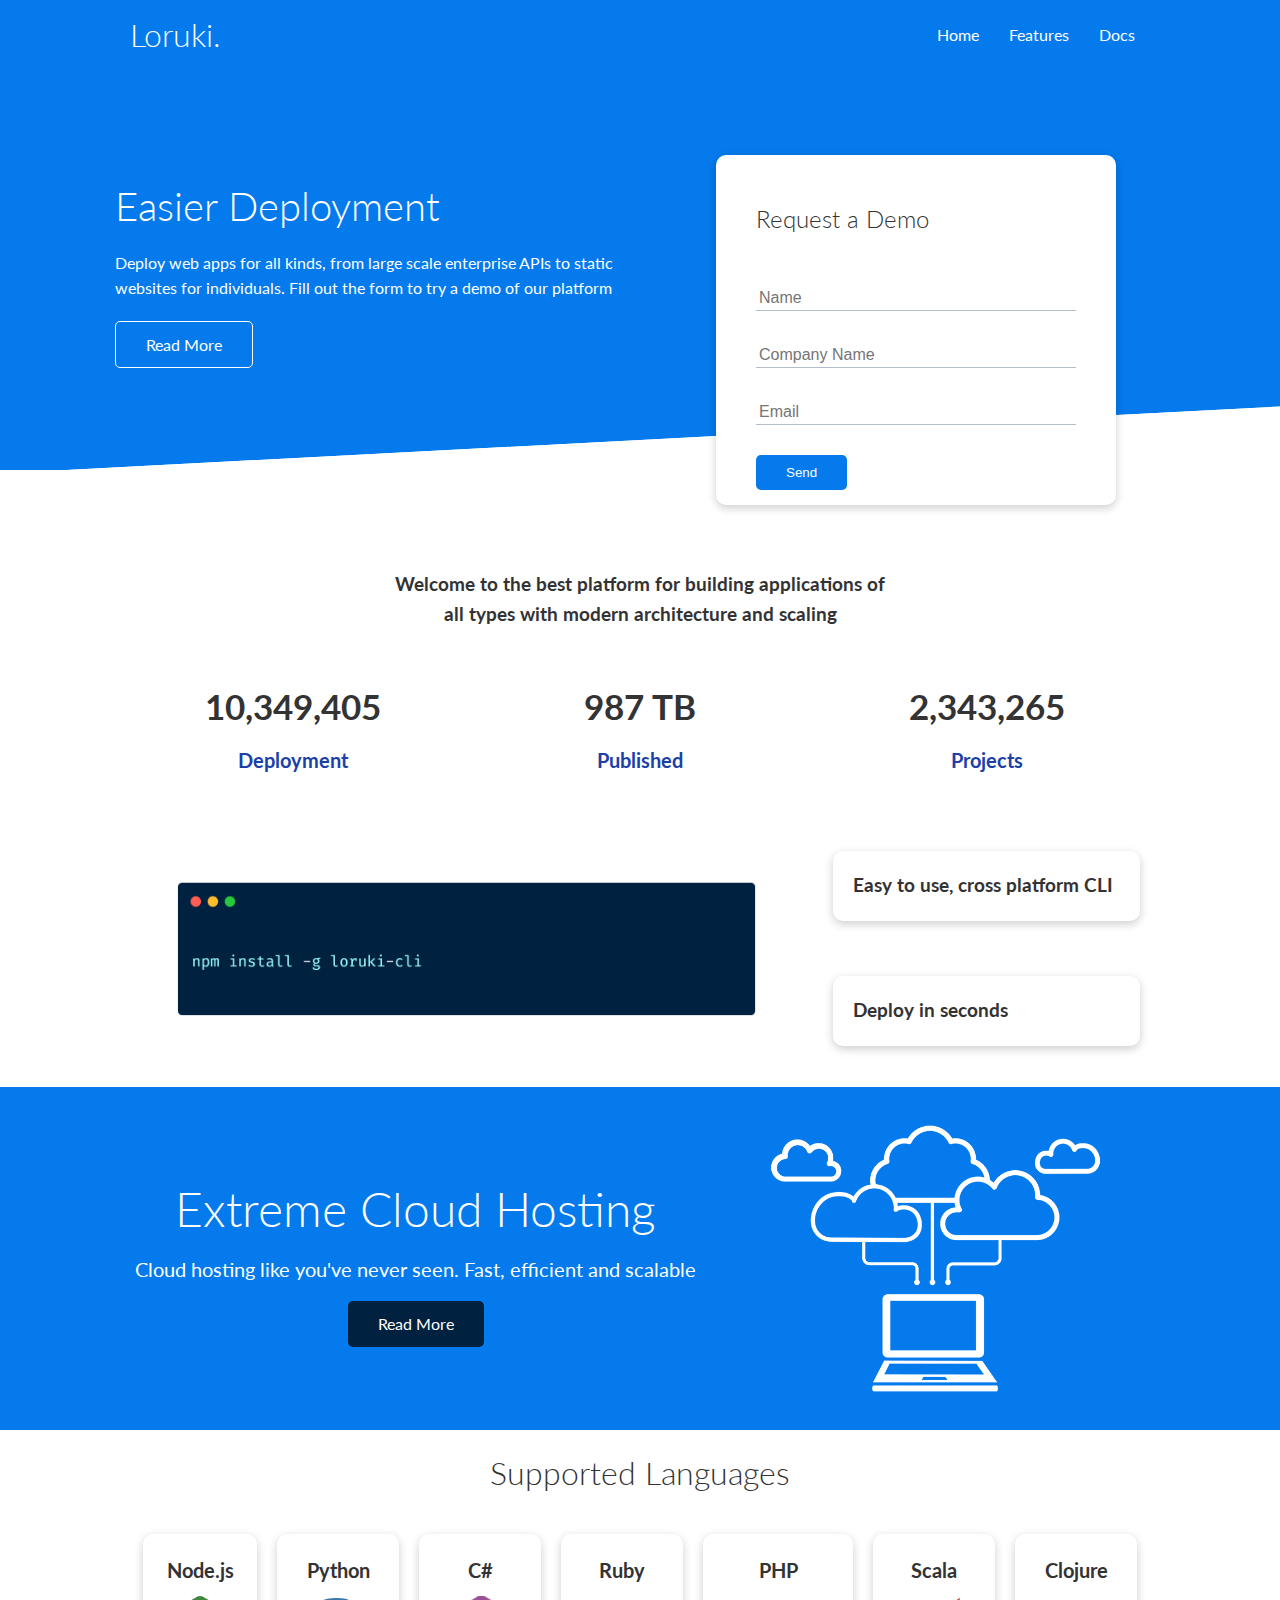
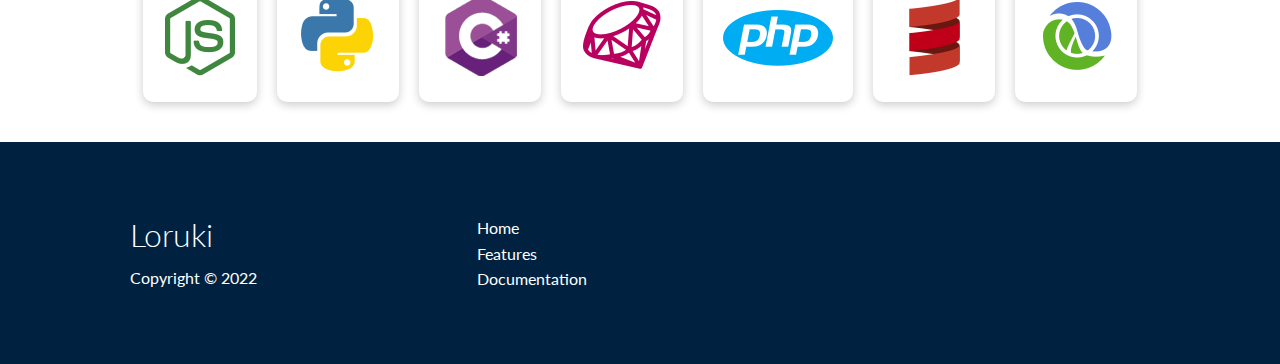
==== index.html @ b4496215 "Initial Commit" ====
<!DOCTYPE html>
<html lang="en">

<head>
    <meta charset="UTF-8">
    <meta http-equiv="X-UA-Compatible" content="IE=edge">
    <meta name="viewport" content="width=device-width, initial-scale=1.0">
    <link rel="stylesheet" href="https://cdnjs.cloudflare.com/ajax/libs/font-awesome/6.1.2/css/all.min.css"
        integrity="sha512-1sCRPdkRXhBV2PBLUdRb4tMg1w2YPf37qatUFeS7zlBy7jJI8Lf4VHwWfZZfpXtYSLy85pkm9GaYVYMfw5BC1A=="
        crossorigin="anonymous" referrerpolicy="no-referrer" />
    <link rel="stylesheet" href="css/utilities.css">
    <link rel="stylesheet" href="css/style.css">
    <title>Loruki | Cloud Hostinf For Everyone</title>
</head>

<body>
    <!-- Navbar -->
    <div class="navbar">
        <div class="container flex">
            <h1 class="logo">Loruki.</h1>
            <nav>
                <ul>
                    <li><a href="index.html">Home</a></li>
                    <li><a href="features.html">Features</a></li>
                    <li><a href="docs.html">Docs</a></li>
                </ul>
            </nav>
        </div>
    </div>

    <!-- Showcase -->
    <section class="showcase">
        <div class="container grid">
            <div class="showcase-text">
                <h1>Easier Deployment</h1>
                <p>Deploy web apps for all kinds, from large scale enterprise APIs to static
                    websites for individuals. Fill out the form to try a demo of our platform
                </p>
                <a href="features.html" class="btn btn-outline">Read More</a>
            </div>

            <div class="showcase-form card">
                <h2>Request a Demo</h2>
                <form action="contact" method="POST" netlify-honeypot="bot-field" data-netlify="true">
                    <input type="hidden" name="form-name" value="contact">
                    <p class="hidden">
                        <label>
                            Don’t fill this out if you’re human: <input name="bot-field" />
                        </label>
                    </p>
                    <div class="form-control">
                        <input type="text" name="name" placeholder="Name" required>
                    </div>
                    <div class="form-control">
                        <input type="text" name="company" placeholder="Company Name" required>
                    </div>
                    <div class="form-control">
                        <input type="email" name="email" placeholder="Email" required>
                    </div>
                    <input type="submit" value="Send" class="btn btn-primary">
                </form>
            </div>
        </div>
    </section>

    <!-- Stats -->
    <section class="stats">
        <div class="container">
            <h3 class="stats-heading text-center my-1">
                Welcome to the best platform for building applications of all
                types with modern architecture and scaling
            </h3>

            <div class="grid grid-3 text-center my-4">
                <div>
                    <i class="fas fa-server fa-3x"></i>
                    <h3>10,349,405</h3>
                    <p class="text-secondary">Deployment</p>
                </div>
                <div>
                    <i class="fas fa-upload fa-3x"></i>
                    <h3>987 TB</h3>
                    <p class="text-secondary">Published</p>
                </div>
                <div>
                    <i class="fas fa-project-diagram fa-3x"></i>
                    <h3>2,343,265</h3>
                    <p class="text-secondary">Projects</p>
                </div>
            </div>
        </div>
    </section>
    
    <!-- Cli -->
    <section class="cli">
        <div class="container grid">
            <img src="images/cli.png" alt="">
            <div class="card">
                <h3>Easy to use, cross platform CLI</h3>
            </div>
            <div class="card">
                <h3>Deploy in seconds</h3>
            </div>
        </div>
    </section>

    <!-- Cloud -->
    <section class="cloud bg-primary my-2 py-2">
        <div class="container grid">
            <div class="text-center">
                <h2 class="lg">Extreme Cloud Hosting</h2>
                <p class="lead my-1">Cloud hosting like you've never seen.
                    Fast, efficient and scalable</p>
                <a href="features.html" class="btn btn-dark">Read More</a>
            </div>
            <img src="images/cloud.png" alt="">
        </div>
    </section>

    <!-- Languages -->
    <section class="languages">
        <h2 class="md text-center my-2">
            Supported Languages
        </h2>
        <div class="container flex">
            <div class="card">
                <h4>Node.js</h4>
                <img src="images/logos/node.png" alt="">
            </div>
            <div class="card">
                <h4>Python</h4>
                <img src="images/logos/python.png" alt="">
            </div>
            <div class="card">
                <h4>C#</h4>
                <img src="images/logos/csharp.png" alt="">
            </div>
            <div class="card">
                <h4>Ruby</h4>
                <img src="images/logos/ruby.png" alt="">
            </div>
            <div class="card">
                <h4>PHP</h4>
                <img src="images/logos/php.png" alt="">
            </div>
            <div class="card">
                <h4>Scala</h4>
                <img src="images/logos/scala.png" alt="">
            </div>
            <div class="card">
                <h4>Clojure</h4>
                <img src="images/logos/clojure.png" alt="">
            </div>
        </div>
    </section>

    <!-- Footer -->
    <footer class="footer bg-dark py-5">
        <div class="container grid grid-3">
            <div>
                <h1>Loruki</h1>
                <p>Copyright &copy; 2022</p>
            </div>
            <nav>
                <ul>
                    <li><a href="index.html">Home</a></li>
                    <li><a href="features.html">Features</a></li>
                    <li><a href="docs.html">Documentation</a></li>
                </ul>
            </nav>
            <div class="social">
                <a href="#"><i class="fab fa-github fa-2x"></i></a>
                <a href="#"><i class="fab fa-facebook fa-2x"></i></a>
                <a href="#"><i class="fab fa-instagram fa-2x"></i></a>
                <a href="#"><i class="fab fa-twitter fa-2x"></i></a>
            </div>
        </div>
    </footer>
</body>

</html>
---- css/utilities.css ----
/* Utilities */
.container {
    max-width: 1100px;
    margin: 0 auto;
    overflow: auto;
    padding: 0 40px;
}

.card {
    background-color: #fff;
    border-radius: 10px;
    box-shadow: 0 3px 10px rgba(0, 0, 0, 0.2);
    padding: 20px;
    margin: 10px;
    color: #333
}

.btn {
    display: inline-block;
    padding: 10px 30px;
    cursor: pointer;
    background: var(--primary-color);
    color: #fff;
    border: none;
    border-radius: 5px;
}

.btn-outline {
    background-color: transparent;
    border: 1px #fff solid;
}

.btn:hover {
    transform: scale(0.98);
}

/* Backgrounds & colored buttons */
.bg-primary, .btn-primary {
    background-color: var(--primary-color);
    color: #fff;
}

.bg-secondary, .btn-secondary {
    background-color: var(--secondary-color);
    color: #fff;
}

.bg-dark, .btn-dark {
    background-color: var(--dark-color);
    color: #fff;
}

.bg-light, .btn-light {
    background-color: var(--light-color);
    color: #333;
}

.bg-primary a,
.btn-primary a,
.bg-secondary a,
.btn-secondary a,
.bg-dark a,
.btn-dark a {
    color: #fff;
}

/* Text colors */
.text-primary {
    color: var(--primary-color);
}

.text-secondary{
    color: var(--secondary-color);
}

.text-dark{
    color: var(--dark-color);
}

.text-light {
    color: var(--light-color);
}

/* Text sizes */
.lead {
    font-size: 20px;
}

.sm {
    font-size: 1rem;
}

.md {
    font-size: 2rem;
}

.lg {
    font-size: 3rem;
}

.xl {
    font-size: 4rem;
}

.text-center {
    text-align: center;
}

/* Alert */
.alert {
    background-color: var(--light-color);
    padding: 10px 20px;
    font-weight: bold;
    margin: 15px 0;
}

.alert i {
    margin-right: 10px;
}

.alert-success {
    background-color: var(--success-color);
    color: #fff;
}

.alert-error {
    background-color: var(--error-color);
    color: #fff;
}

.flex {
    display: flex;
    justify-content: center;
    align-items: center;
    height: 100%;
}

.grid {
    display: grid;
    grid-template-columns: repeat(2, 1fr);
    gap: 20px;
    justify-content: center;
    align-items: center;
    height: 100%;
}

.grid-3 {
    grid-template-columns: repeat(3, 1fr);
}

/* Margin */
.my-1 {
    margin: 1rem 0;
}

.my-2 {
    margin: 1.5rem 0;
}

.my-3 {
    margin: 2rem 0;
}

.my-4 {
    margin: 3rem 0;
}

.my-5 {
    margin: 4rem 0;
}


.m-1 {
    margin: 1rem;
}

.m-2 {
    margin: 1.5rem;
}

.m-3 {
    margin: 2rem;
}

.m-4 {
    margin: 3rem;
}

.m-5 {
    margin: 4rem;
}

/* Padding */
.py-1 {
    padding: 1rem 0;
}

.py-2 {
    padding: 1.5rem 0;
}

.py-3 {
    padding: 2rem 0;
}

.py-4 {
    padding: 3rem 0;
}

.py-5 {
    padding: 4rem 0;
}


.p-1 {
    padding: 1rem;
}

.p-2 {
    padding: 1.5rem;
}

.p-3 {
    padding: 2rem;
}

.p-4 {
    padding: 3rem;
}

.p-5 {
    padding: 4rem;
}
---- css/style.css ----
@import url('https://fonts.googleapis.com/css2?family=Lato:wght@300&display=swap');

:root {
    --primary-color: #047aed;
    --secondary-color: #1c3fa8;
    --dark-color: #002240;
    --light-color: #f4f4f4;
    --success-color: #5cb85c;
    --error-color: #d9534f;
}

* {
    box-sizing: border-box;
    padding: 0;
    margin: 0;
}

body {
    font-family: 'Lato', sans-serif;
    color: #333;
    line-height: 1.6;
}

ul {
   list-style-type: none; 
}

a {
    text-decoration: none;
}

h1,
h2 {
    font-weight: 300;
    line-height: 1.2;
    margin: 10px 0;
}

p {
    margin: 10px 0;
}

img {
    width: 100%;
}

code, pre {
    background:  #333;
    color: #fff;
    padding: 10px;
}

.hidden {
    visibility: hidden;
    height: 0;
}
/* Navbar */

.navbar {
    background-color: var(--primary-color);
    color: #fff;
    height: 70px;
}

.navbar ul {
    display: flex;
}

.navbar a {
    color: #fff;
    padding: 10px;
    margin: 0 5px;
}

.navbar a:hover {
    border-bottom: 2px #fff solid;
}

.navbar .flex{
    justify-content: space-between;
}

/* Showcase */
.showcase {
    height: 400px;
    background-color: var(--primary-color);
    color: #fff;
    position: relative;
}

.showcase h1 {
    font-size: 40px;
}

.showcase p{
    margin: 20px 0;
}

.showcase .grid {
    overflow: visible;
    grid-template-columns: 55% 45%;
    gap: 30px;
}

 .showcase-text {
     animation: slideInFromLeft 1s ease-in;
 }

.showcase-form {
    position: relative;
    top: 60px;
    height: 350px;
    width: 400px;
    padding: 40px;
    z-index: 100;
    animation: slideInFromRight 1s ease-in;
}

.showcase-form .form-control {
    margin: 30px 0;
}

.showcase-form input[type='text'], 
.showcase-form input[type='email']{
    border: 0;
    border-bottom: 1px solid #b4becb;
    width: 100%;
    padding: 3px;
    font-size: 16px; 
}

.showcase-form input:focus {
    outline: none;
}

.showcase::before,
.showcase::after {
    content: '';
    position: absolute;
    height: 100px;
    bottom: -70px;
    right: 0;
    left: 0;
    background: #fff;
    transform: skewY(-3deg);
    -webkit-transform: skewY(-3deg);
    -moz-transform: skewY(-3deg);
    -ms-transform: skewY(-3deg);
}

/* Stats */
.stats {
    padding-top: 100px;
    animation: slideInFromBottom 1s ease-in;
}

.stats-heading {
    max-width: 500px;
    margin: auto;
}

.stats .grid h3 {
    font-size: 35px;
}

.stats .grid p {
    font-size: 20px;
    font-weight: bold;
}

/* Cli */
.cli .grid {
    grid-template-columns: repeat(3, 1fr);
    grid-template-rows: repeat(2, 1fr);
}

.cli .grid > *:first-child {
    grid-column: 1 / span 2;
    grid-row: 1 / span 2;
}

/* Cloud */
.cloud .grid {
    grid-template-columns: 4fr 3fr;
}

/* Languages */

.languages .flex{
   flex-wrap: wrap; 
}

.languages .card{
    text-align: center;
    margin: 18px 10px 40px; 
    transition: transform 0.2s ease-in;
}

.languages .card h4 {
    font-size: 20px;
    margin-bottom: 10px;
}

.languages .card:hover {
    transform: translateY(-15px);
}

/* Docs */
.docs-main h3 {
    margin: 20px 0;
}

.docs-main .grid {
    grid-template-columns: 1fr 2fr;
    align-items: flex-start;
}

.docs-main nav li {
    font-size: 17px;
    padding-bottom: 5px;
    margin-bottom: 5px;
    border-bottom: 1px #ccc solid;
}

.docs-main a:hover {
    font-weight: bold;
}

/* Features */
.features-head img, 
.docs-head img {
    width: 200px;
    justify-self: flex-end;
}

.features-sub-head img {
    width: 300px;
    justify-self: flex-end;
}

.features-main .card > i {
    margin-right: 20px;
}

.features-main .grid {
    padding: 30px;
}

.features-main .grid > *:first-child {
    grid-column: 1 / span 3;
}

.features-main .grid>*:nth-child(2) {
    grid-column: 1 / span 2;
}

/* Footer */
.footer .social a {
    margin: 0 10px;
}

/* Animations */
@keyframes slideInFromLeft {
    0% {
        transform: translateX(-100%);
    }

    100% {
        transform: translateX(0);
    }
}

@keyframes slideInFromRight {
    0% {
        transform: translateX(100%);
    }

    100% {
        transform: translateX(0);
    }
}

@keyframes slideInFromTop {
    0% {
        transform: translateY(-100%);
    }

    100% {
        transform: translateX(0);
    }
}

@keyframes slideInFromBottom {
    0% {
        transform: translateY(100%);
    }

    100% {
        transform: translateX(0);
    }
}

/* Tablets and under */
@media(max-width: 768px){
    .grid,
    .showcase .grid,
    .stats .grid,
    .cli .grid,
    .cloud .grid,
    .features-main .grid,
    .docs-main .grid {
        grid-template-columns: 1fr;
        grid-template-rows: 1fr;
    }

    .showcase {
        height: auto;
    }

    .showcase-text {
        text-align: center;
        margin-top: 40px;
        animation: slideInFromTop 1s ease-in;
    }

    .showcase-form {
        justify-self: center;
        margin: auto;
        animation: slideInFromBottom 1s ease-in;
    }

        .cli .grid>*:first-child {
            grid-column: 1;
            grid-row: 1;
        }

    .features-head, 
    .features-sub-head,
    .docs-head {
        text-align: center;
    }

    .features-head img, 
    .features-sub-head img,
    .docs-head img {
        justify-self: center;
    }

    .features-main .grid > *:first-child,
    .features-main .grid > *:nth-child(2) {
        grid-column: 1;
    }

}


/* Mobile */
@media(max-width: 500px){
    .navbar {
        height: 110px;
    }

    .navbar .flex {
        flex-direction: column;
    }

    .navbar ul {
        padding: 10px;
        background-color: rgba(0, 0, 0, 0.1);
    }
}
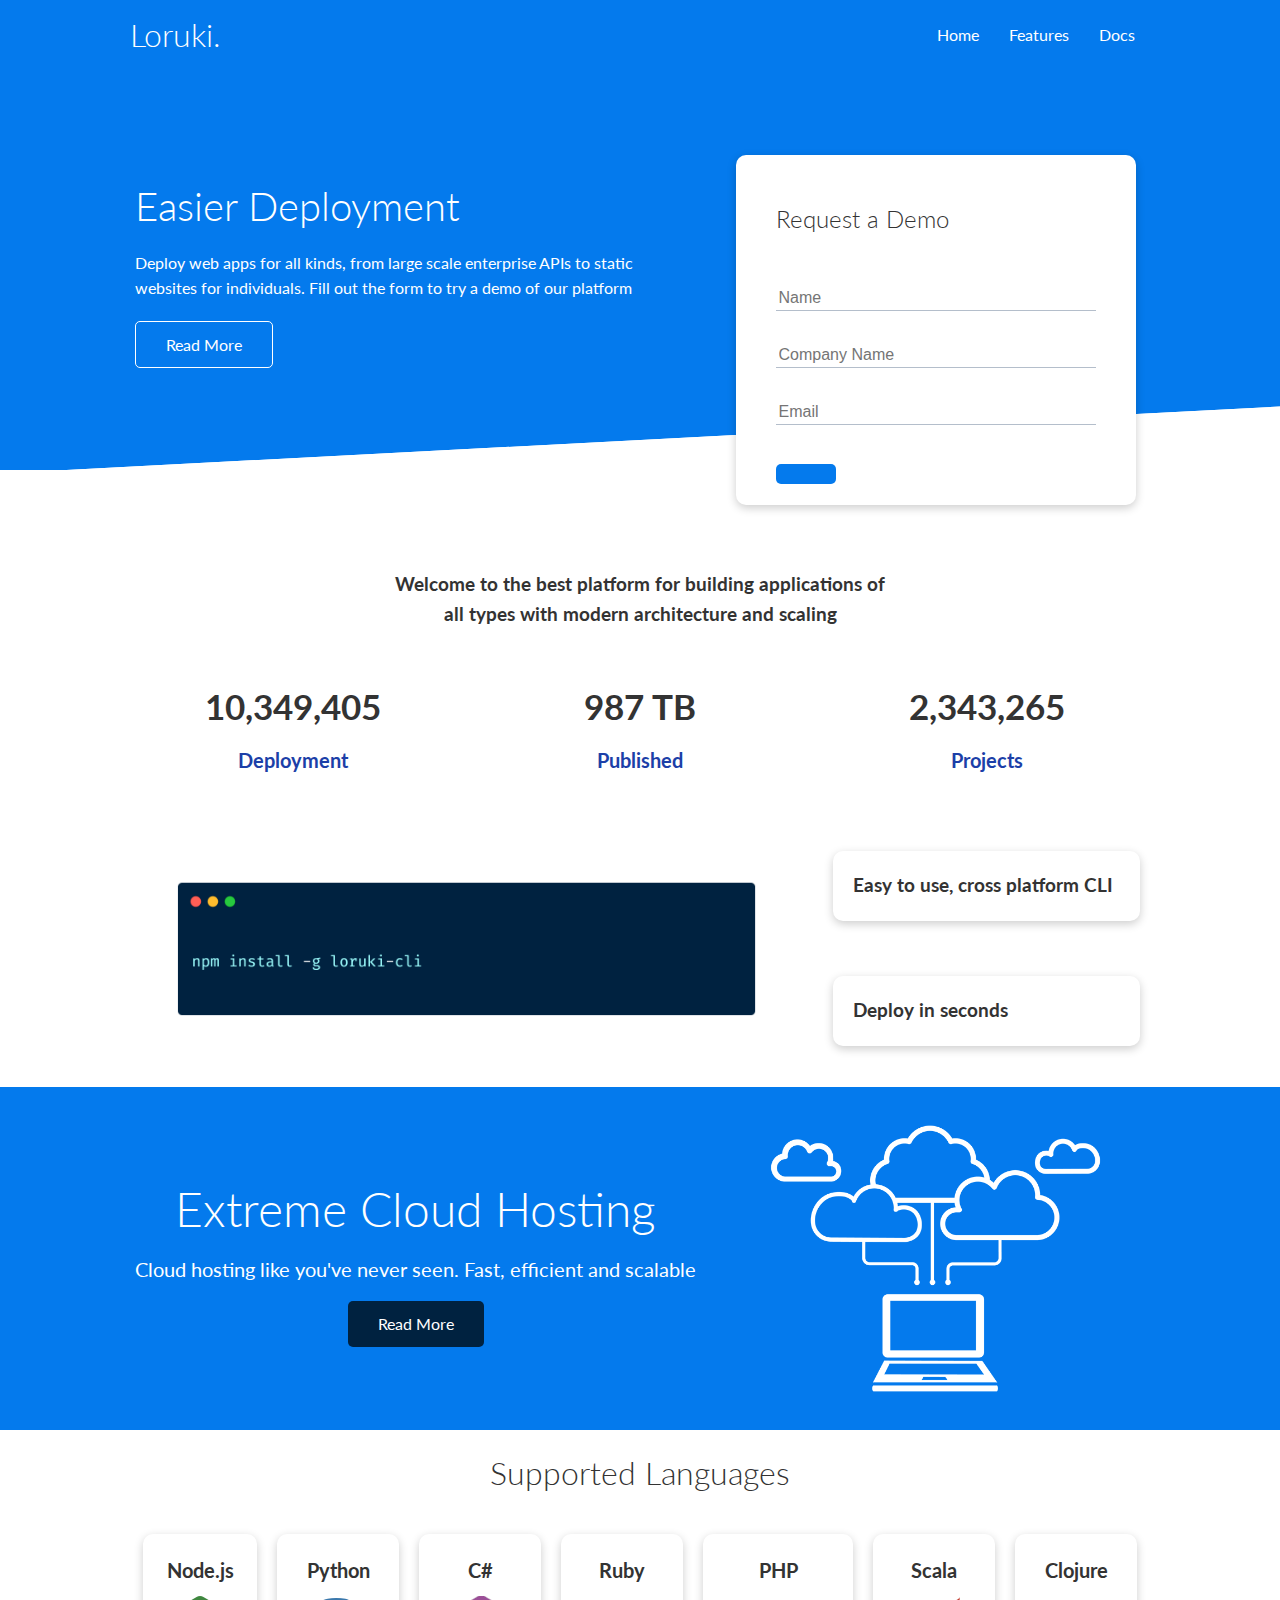
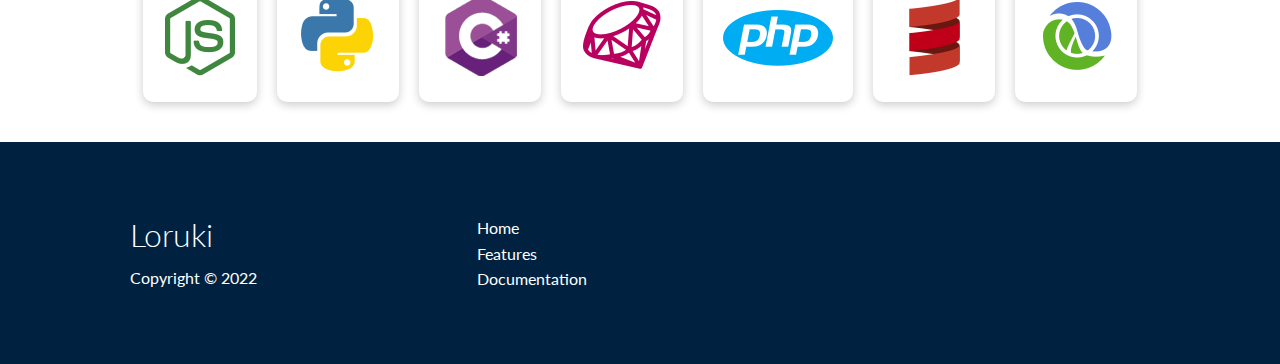
==== commit 4c01fe83: "Initial Commit" ====
--- a/index.html
+++ b/index.html
@@ -57,7 +57,7 @@
                     <div class="form-control">
                         <input type="email" name="email" placeholder="Email" required>
                     </div>
-                    <input type="submit" value="Send" class="btn btn-primary">
+                    <button type="submit" value="Send" class="btn btn-primary">
                 </form>
             </div>
         </div>
--- a/css/style.css
+++ b/css/style.css
@@ -22,11 +22,12 @@
 }
 
 ul {
-   list-style-type: none; 
+    list-style-type: none;
 }
 
 a {
     text-decoration: none;
+    color: #333;
 }
 
 h1,
@@ -44,8 +45,9 @@
     width: 100%;
 }
 
-code, pre {
-    background:  #333;
+code,
+pre {
+    background: #333;
     color: #fff;
     padding: 10px;
 }
@@ -54,8 +56,8 @@
     visibility: hidden;
     height: 0;
 }
+
 /* Navbar */
-
 .navbar {
     background-color: var(--primary-color);
     color: #fff;
@@ -76,7 +78,7 @@
     border-bottom: 2px #fff solid;
 }
 
-.navbar .flex{
+.navbar .flex {
     justify-content: space-between;
 }
 
@@ -92,19 +94,19 @@
     font-size: 40px;
 }
 
-.showcase p{
+.showcase p {
     margin: 20px 0;
 }
 
 .showcase .grid {
     overflow: visible;
-    grid-template-columns: 55% 45%;
+    grid-template-columns: 55% auto;
     gap: 30px;
 }
 
- .showcase-text {
-     animation: slideInFromLeft 1s ease-in;
- }
+.showcase-text {
+    animation: slideInFromLeft 1s ease-in;
+}
 
 .showcase-form {
     position: relative;
@@ -113,6 +115,7 @@
     width: 400px;
     padding: 40px;
     z-index: 100;
+    justify-self: flex-end;
     animation: slideInFromRight 1s ease-in;
 }
 
@@ -120,13 +123,13 @@
     margin: 30px 0;
 }
 
-.showcase-form input[type='text'], 
-.showcase-form input[type='email']{
+.showcase-form input[type='text'],
+.showcase-form input[type='email'] {
     border: 0;
     border-bottom: 1px solid #b4becb;
     width: 100%;
     padding: 3px;
-    font-size: 16px; 
+    font-size: 16px;
 }
 
 .showcase-form input:focus {
@@ -174,7 +177,7 @@
     grid-template-rows: repeat(2, 1fr);
 }
 
-.cli .grid > *:first-child {
+.cli .grid>*:first-child {
     grid-column: 1 / span 2;
     grid-row: 1 / span 2;
 }
@@ -186,13 +189,13 @@
 
 /* Languages */
 
-.languages .flex{
-   flex-wrap: wrap; 
-}
-
-.languages .card{
+.languages .flex {
+    flex-wrap: wrap;
+}
+
+.languages .card {
     text-align: center;
-    margin: 18px 10px 40px; 
+    margin: 18px 10px 40px;
     transition: transform 0.2s ease-in;
 }
 
@@ -203,6 +206,34 @@
 
 .languages .card:hover {
     transform: translateY(-15px);
+}
+
+/* Features */
+.features-head img,
+.docs-head img {
+    width: 200px;
+    justify-self: flex-end;
+}
+
+.features-sub-head img {
+    width: 300px;
+    justify-self: flex-end;
+}
+
+.features-main .card>i {
+    margin-right: 20px;
+}
+
+.features-main .grid {
+    padding: 30px;
+}
+
+.features-main .grid>*:first-child {
+    grid-column: 1 / span 3;
+}
+
+.features-main .grid>*:nth-child(2) {
+    grid-column: 1 / span 2;
 }
 
 /* Docs */
@@ -226,37 +257,25 @@
     font-weight: bold;
 }
 
-/* Features */
-.features-head img, 
-.docs-head img {
-    width: 200px;
-    justify-self: flex-end;
-}
-
-.features-sub-head img {
-    width: 300px;
-    justify-self: flex-end;
-}
-
-.features-main .card > i {
-    margin-right: 20px;
-}
-
-.features-main .grid {
-    padding: 30px;
-}
-
-.features-main .grid > *:first-child {
-    grid-column: 1 / span 3;
-}
-
-.features-main .grid>*:nth-child(2) {
-    grid-column: 1 / span 2;
-}
-
 /* Footer */
 .footer .social a {
     margin: 0 10px;
+}
+
+.fa-github:hover {
+    color: #000000;
+}
+
+.fa-facebook:hover {
+    color: #1773EA;
+}
+
+.fa-instagram:hover {
+    color: #B32E87;
+}
+
+.fa-twitter:hover {
+    color: #1C9CEA;
 }
 
 /* Animations */
@@ -301,7 +320,8 @@
 }
 
 /* Tablets and under */
-@media(max-width: 768px){
+@media (max-width: 768px) {
+
     .grid,
     .showcase .grid,
     .stats .grid,
@@ -329,33 +349,31 @@
         animation: slideInFromBottom 1s ease-in;
     }
 
-        .cli .grid>*:first-child {
-            grid-column: 1;
-            grid-row: 1;
-        }
-
-    .features-head, 
+    .cli .grid>*:first-child {
+        grid-column: 1;
+        grid-row: 1;
+    }
+
+    .features-head,
     .features-sub-head,
     .docs-head {
         text-align: center;
     }
 
-    .features-head img, 
+    .features-head img,
     .features-sub-head img,
     .docs-head img {
         justify-self: center;
     }
 
-    .features-main .grid > *:first-child,
-    .features-main .grid > *:nth-child(2) {
+    .features-main .grid>*:first-child,
+    .features-main .grid>*:nth-child(2) {
         grid-column: 1;
     }
-
-}
-
+}
 
 /* Mobile */
-@media(max-width: 500px){
+@media (max-width: 500px) {
     .navbar {
         height: 110px;
     }
@@ -368,4 +386,8 @@
         padding: 10px;
         background-color: rgba(0, 0, 0, 0.1);
     }
+
+    .showcase-form {
+        width: 300px;
+    }
 }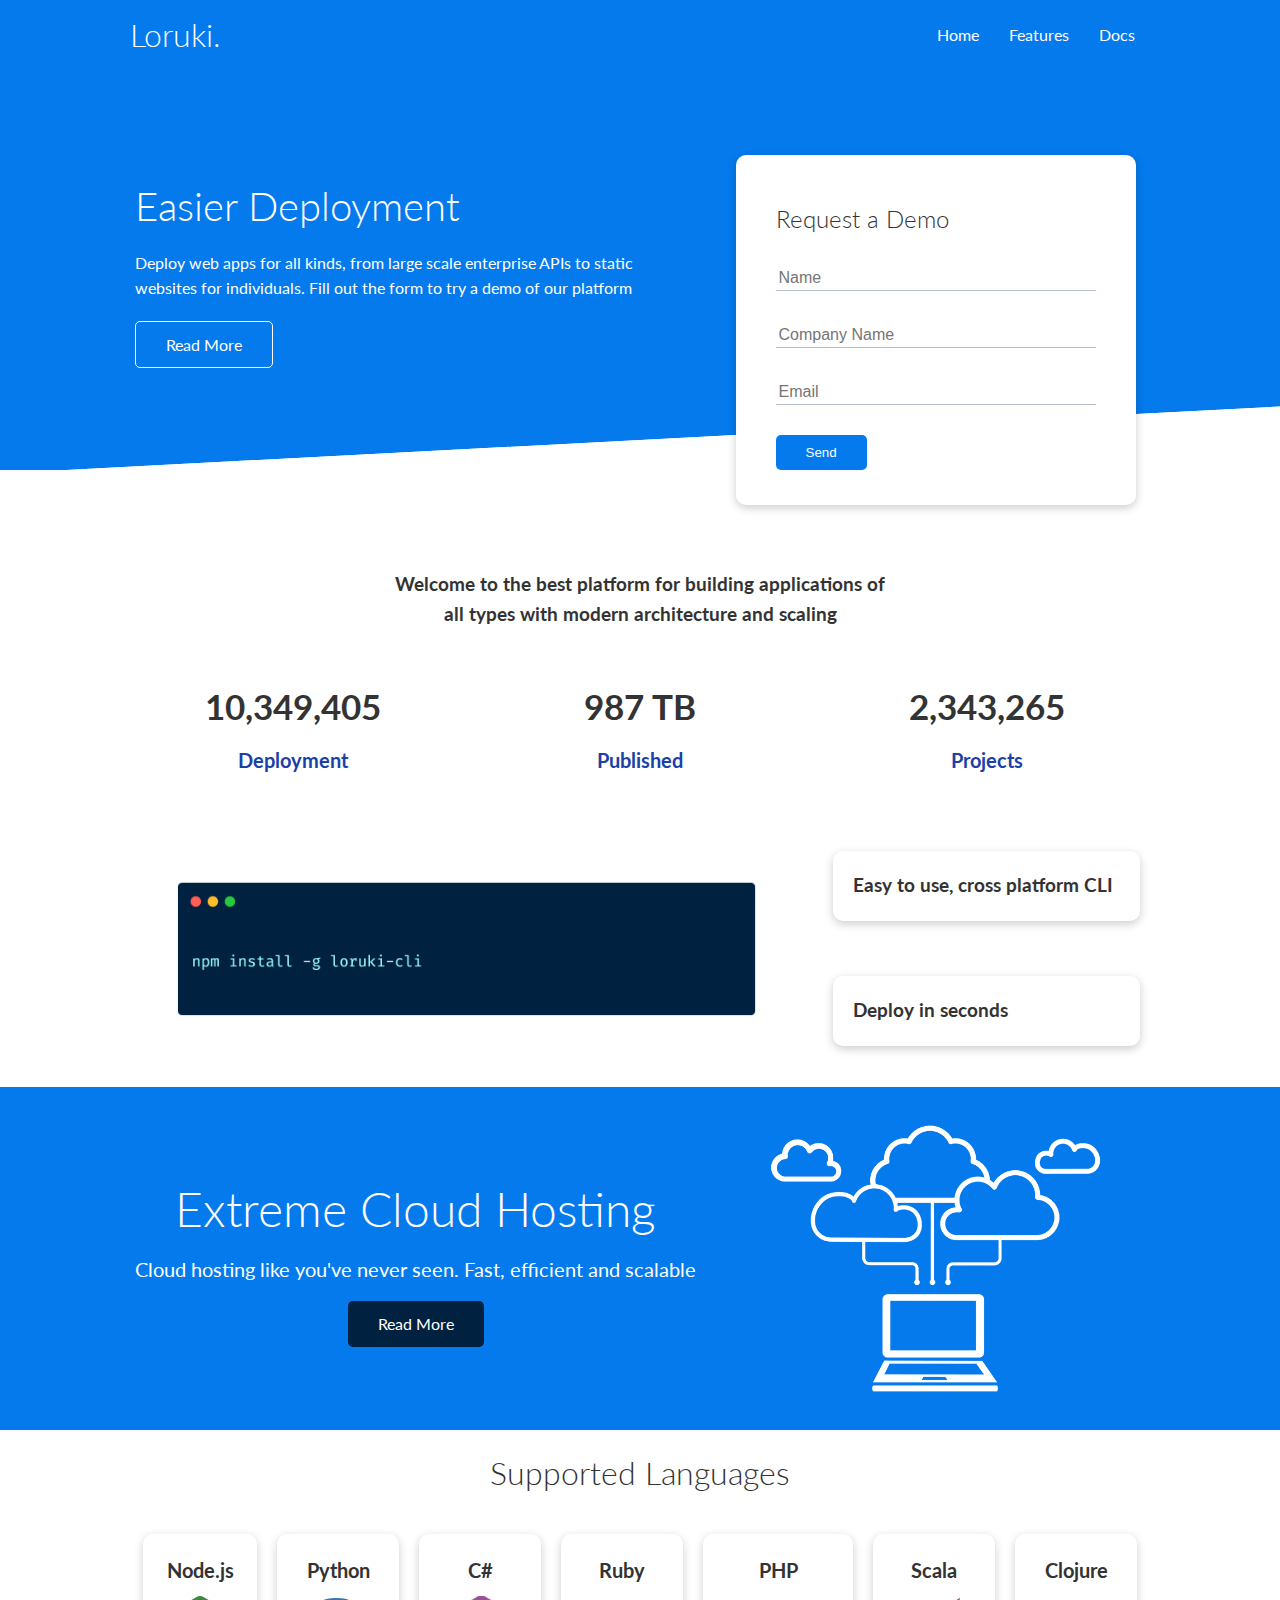
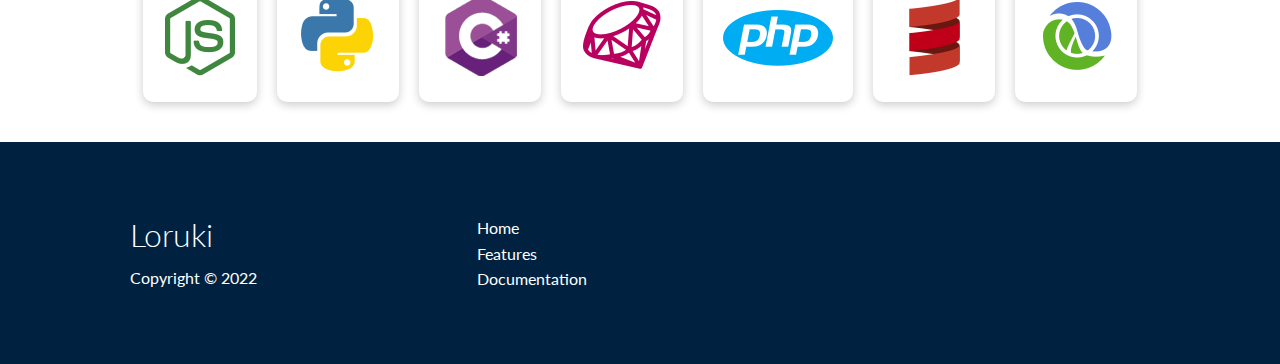
==== commit 70c9c154: "Initial Commit" ====
--- a/index.html
+++ b/index.html
@@ -41,13 +41,8 @@
 
             <div class="showcase-form card">
                 <h2>Request a Demo</h2>
-                <form action="contact" method="POST" netlify-honeypot="bot-field" data-netlify="true">
+                <form action="contact" method="POST" data-netlify="true">
                     <input type="hidden" name="form-name" value="contact">
-                    <p class="hidden">
-                        <label>
-                            Don’t fill this out if you’re human: <input name="bot-field" />
-                        </label>
-                    </p>
                     <div class="form-control">
                         <input type="text" name="name" placeholder="Name" required>
                     </div>
@@ -57,7 +52,7 @@
                     <div class="form-control">
                         <input type="email" name="email" placeholder="Email" required>
                     </div>
-                    <button type="submit" value="Send" class="btn btn-primary">
+                    <input type="submit" value="Send" class="btn btn-primary">
                 </form>
             </div>
         </div>
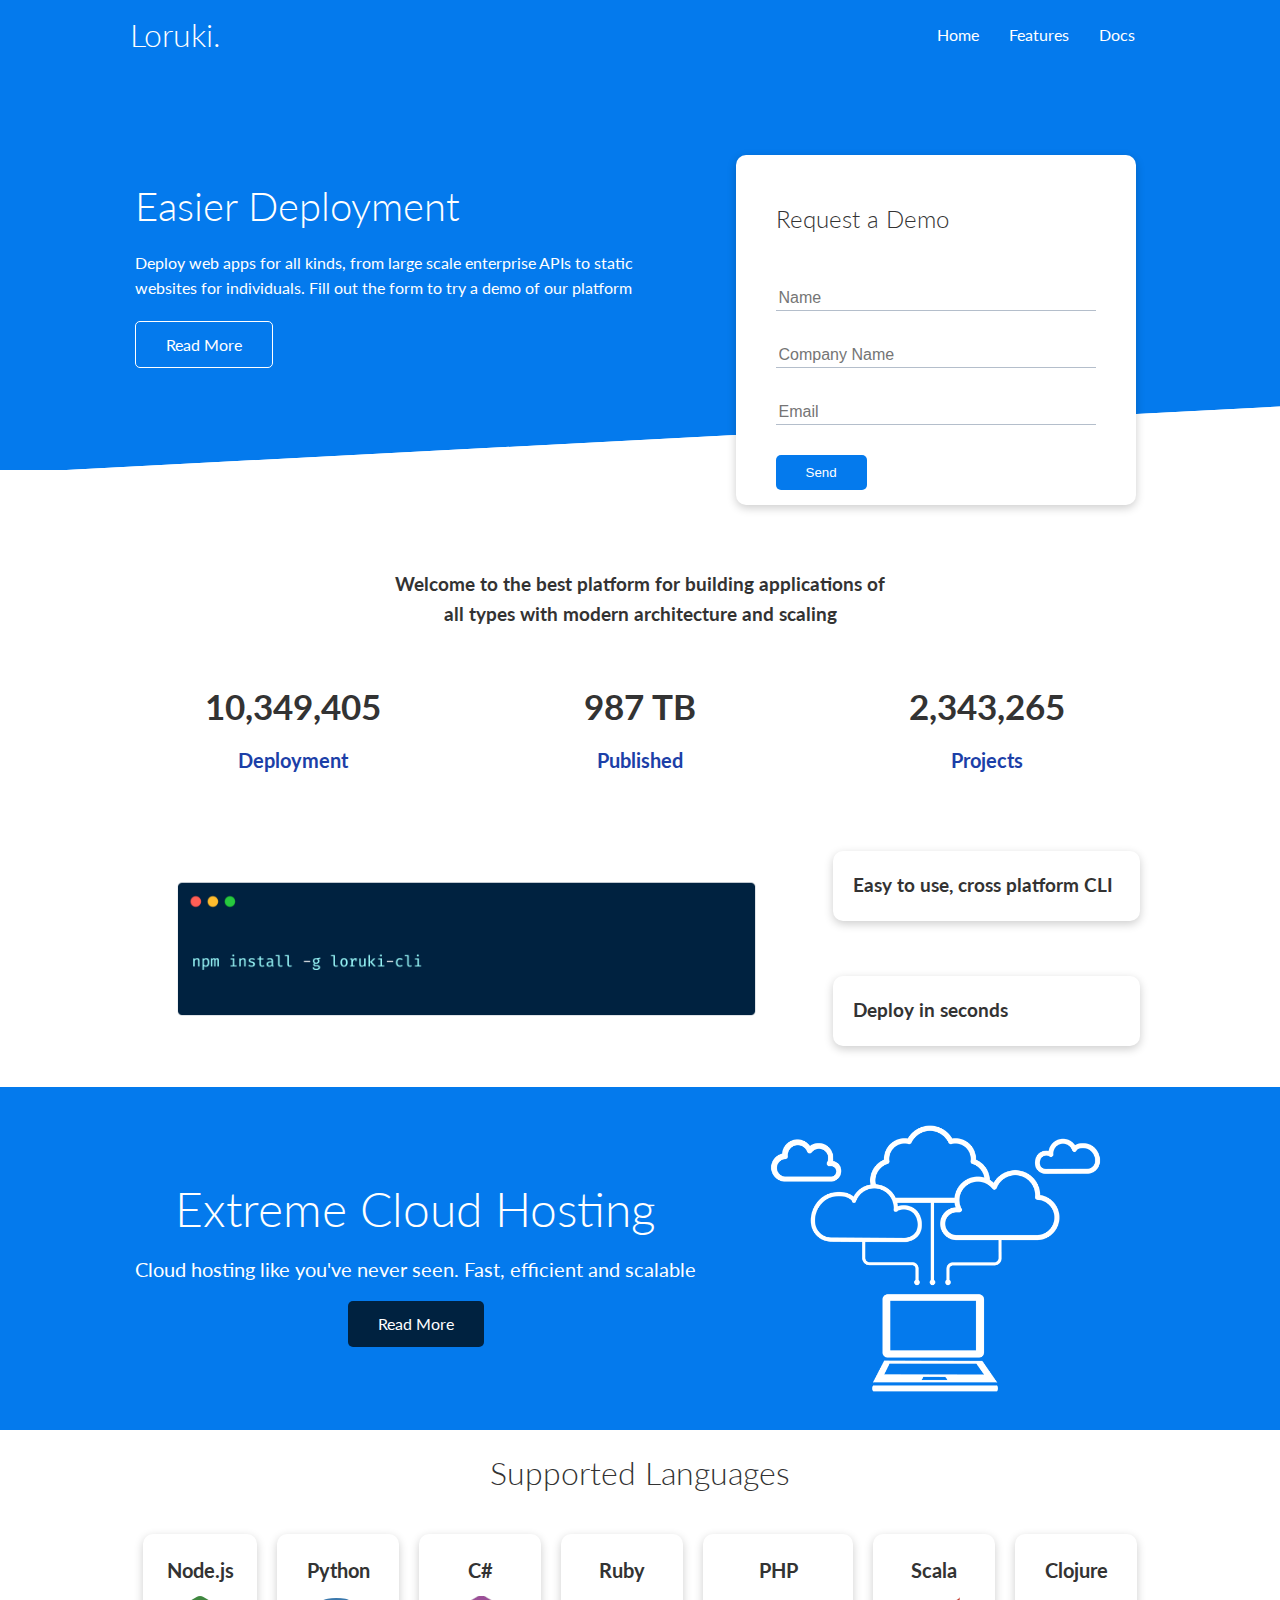
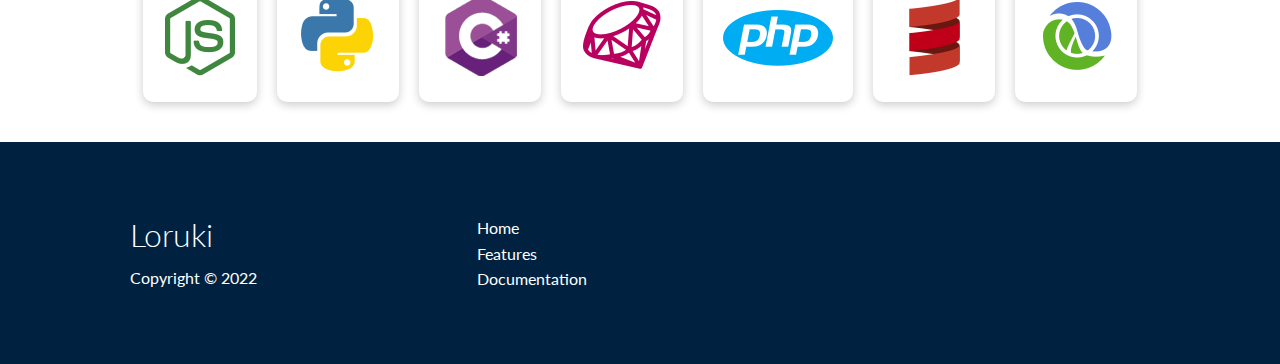
==== commit 44ec9d4f: "Initial Commit" ====
--- a/index.html
+++ b/index.html
@@ -41,19 +41,22 @@
 
             <div class="showcase-form card">
                 <h2>Request a Demo</h2>
-                <form action="contact" method="POST" data-netlify="true">
-                    <input type="hidden" name="form-name" value="contact">
-                    <div class="form-control">
-                        <input type="text" name="name" placeholder="Name" required>
-                    </div>
-                    <div class="form-control">
-                        <input type="text" name="company" placeholder="Company Name" required>
-                    </div>
-                    <div class="form-control">
-                        <input type="email" name="email" placeholder="Email" required>
-                    </div>
-                    <input type="submit" value="Send" class="btn btn-primary">
-                </form>
+                <form name="contact" netlify-honeypot="bot-field" method="POST" data-netlify="true">
+                                    <input type="hidden" name="form-name" value="contact">
+                                    <p class="hidden">
+                                        <label>Don’t fill this out if you're human: <input name="bot-field" /></label>
+                                      </p>
+                                    <div class="form-control">
+                                        <input type="text" name="name" placeholder="Name" required>
+                                    </div>
+                                    <div class="form-control">
+                                        <input type="text" name="company" placeholder="Company Name" required>
+                                    </div>
+                                    <div class="form-control">
+                                        <input type="email" name="email" placeholder="Email" required>
+                                    </div>
+                                    <input type="submit" value="Send" class="btn btn-primary">
+                                </form>
             </div>
         </div>
     </section>
